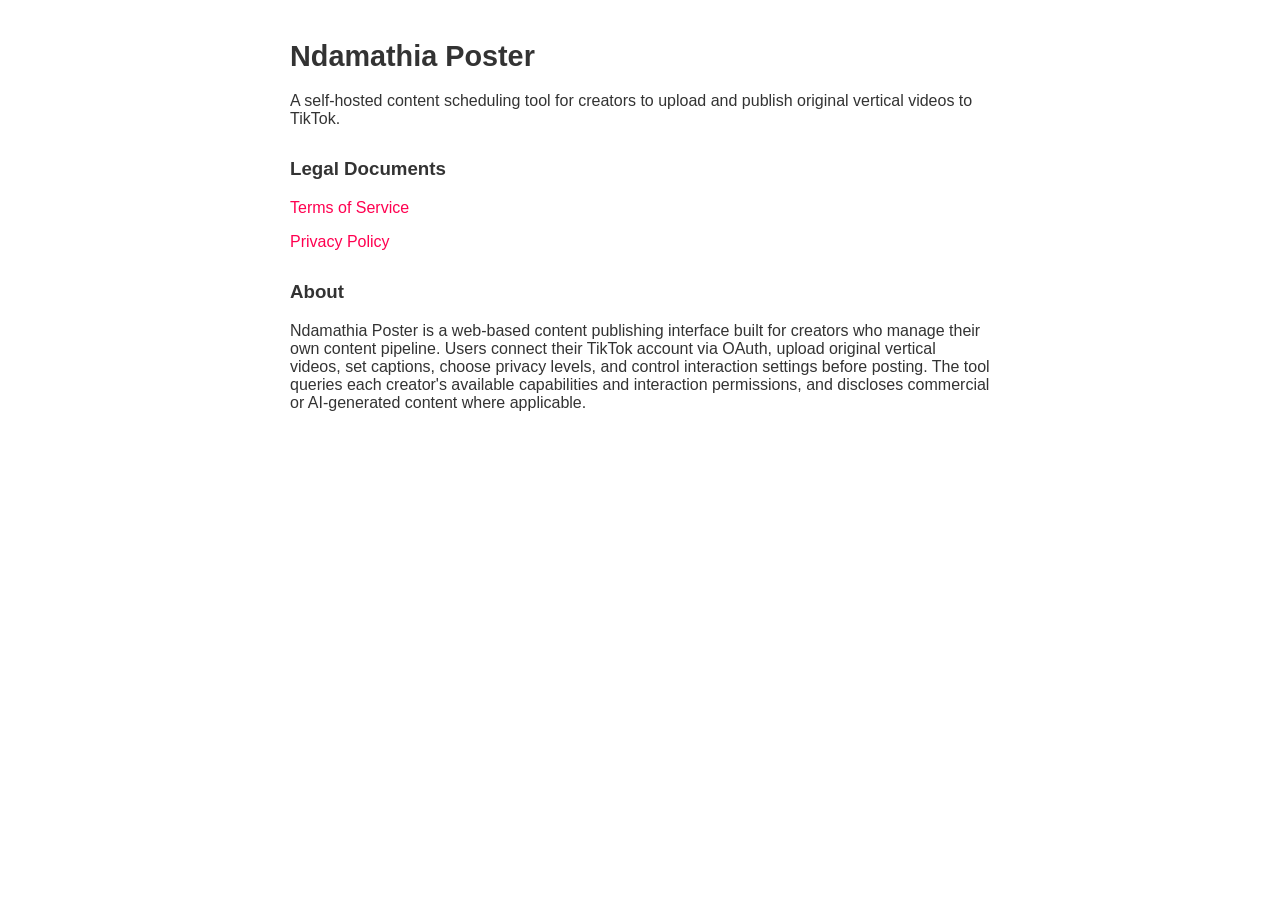
==== index.html @ 14e6a0df "Add ToS, Privacy Policy, and homepage for TikTok audit submission" ====
<!DOCTYPE html>
<html lang="en">
<head>
  <meta charset="UTF-8">
  <meta name="viewport" content="width=device-width, initial-scale=1.0">
  <title>Ndamathia Poster</title>
  <style>
    body { font-family: -apple-system, sans-serif; max-width: 700px; margin: 40px auto; padding: 0 20px; color: #333; }
    h1 { font-size: 1.8rem; }
    h3 { margin-top: 30px; }
    a { color: #ff0050; text-decoration: none; }
    a:hover { text-decoration: underline; }
  </style>
</head>
<body>
  <h1>Ndamathia Poster</h1>
  <p>A self-hosted content scheduling tool for creators to upload and publish original vertical videos to TikTok.</p>

  <h3>Legal Documents</h3>
  <p><a href="/ndamathia/tos.html">Terms of Service</a></p>
  <p><a href="/ndamathia/privacy.html">Privacy Policy</a></p>

  <h3>About</h3>
  <p>Ndamathia Poster is a web-based content publishing interface built for creators who manage their own content pipeline. Users connect their TikTok account via OAuth, upload original vertical videos, set captions, choose privacy levels, and control interaction settings before posting. The tool queries each creator's available capabilities and interaction permissions, and discloses commercial or AI-generated content where applicable.</p>
</body>
</html>
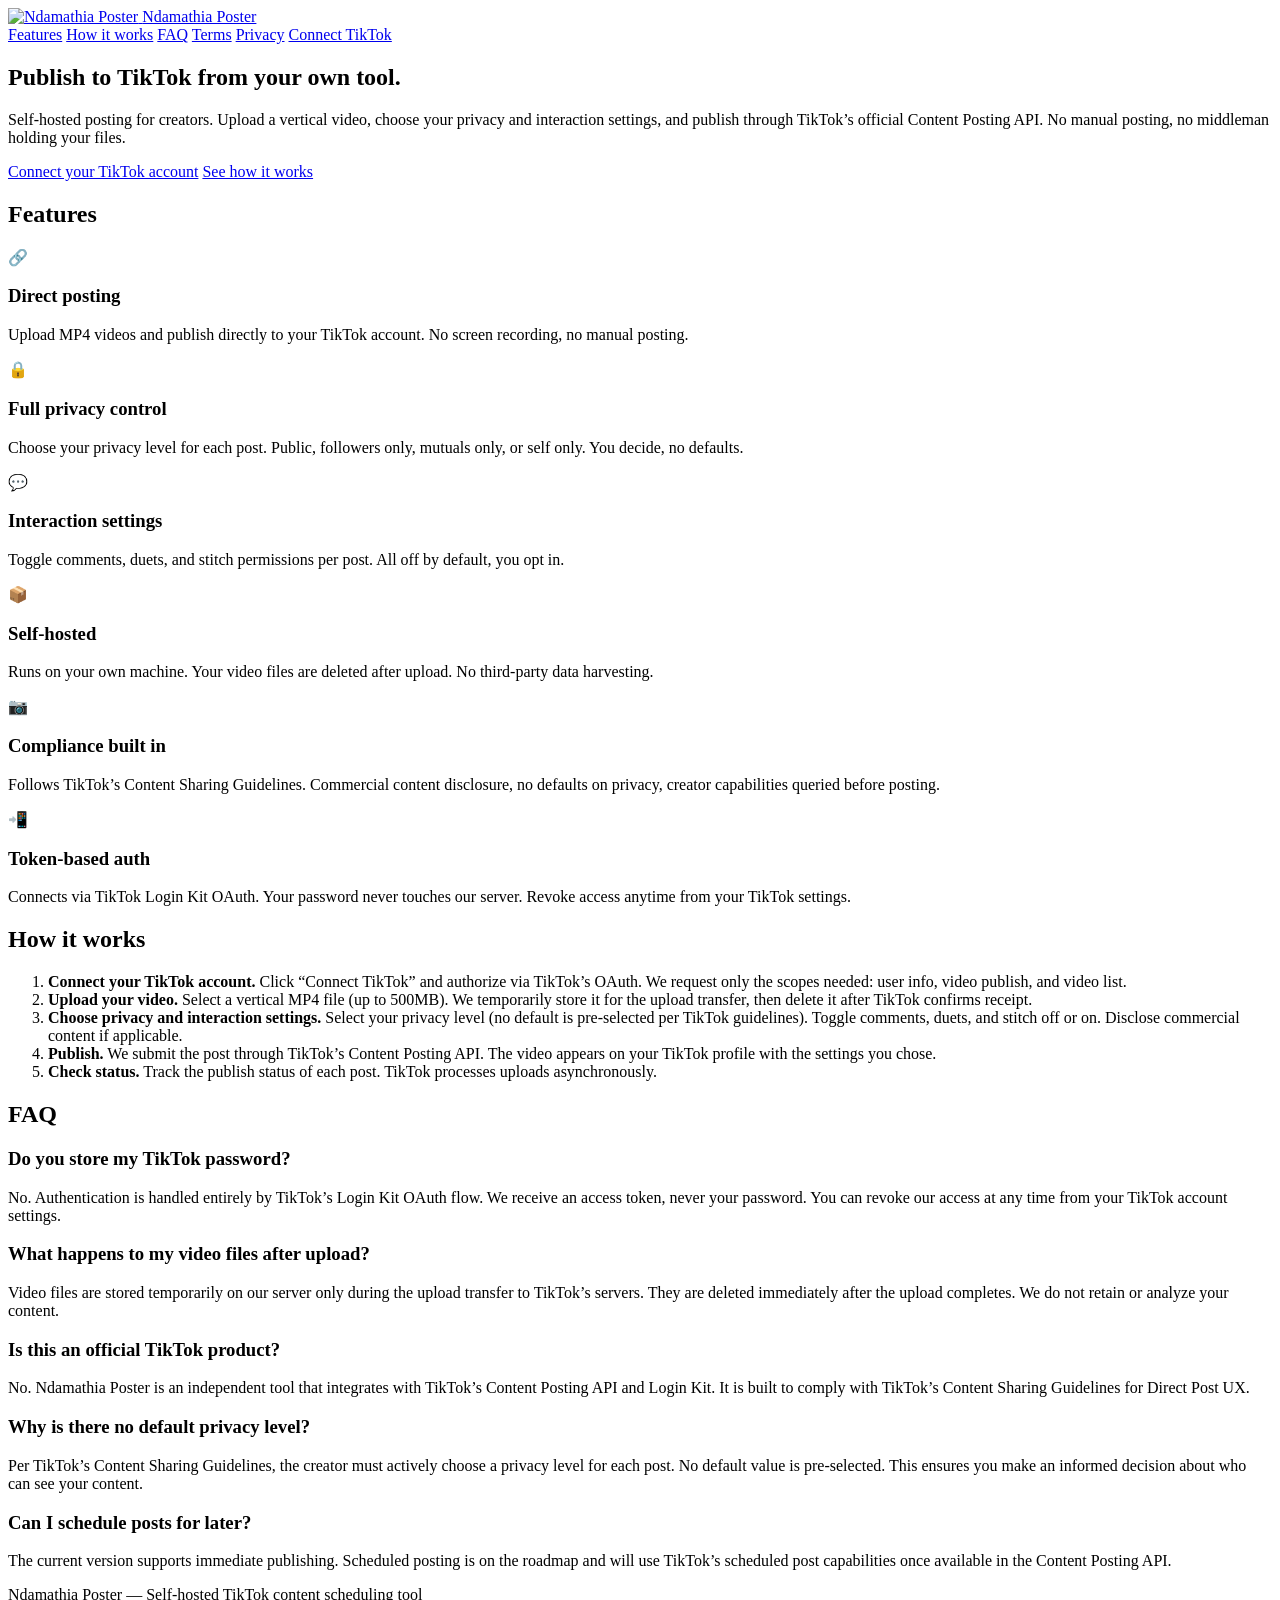
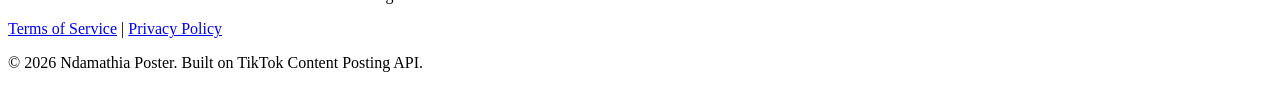
==== commit 84075f23: "Redesign homepage with navbar, hero, features, FAQ; add favicon and CSS; fix static paths for GitHub" ====
--- a/index.html
+++ b/index.html
@@ -3,24 +3,120 @@
 <head>
   <meta charset="UTF-8">
   <meta name="viewport" content="width=device-width, initial-scale=1.0">
-  <title>Ndamathia Poster</title>
-  <style>
-    body { font-family: -apple-system, sans-serif; max-width: 700px; margin: 40px auto; padding: 0 20px; color: #333; }
-    h1 { font-size: 1.8rem; }
-    h3 { margin-top: 30px; }
-    a { color: #ff0050; text-decoration: none; }
-    a:hover { text-decoration: underline; }
-  </style>
+  <title>Ndamathia Poster — Post to TikTok from your own tool</title>
+  <meta name="description" content="Self-hosted posting tool for creators. Upload a vertical video, pick your privacy and interaction settings, and publish to TikTok through the official Content Posting API.">
+  <link rel="icon" type="image/png" href="/ndamathia/static/favicon-32.png">
+  <link rel="apple-touch-icon" href="/ndamathia/static/apple-touch-icon.png">
+  <link rel="shortcut icon" href="/ndamathia/static/favicon.ico">
+  <link rel="preconnect" href="https://fonts.googleapis.com">
+  <link rel="preconnect" href="https://fonts.gstatic.com" crossorigin>
+  <link href="https://fonts.googleapis.com/css2?family=Inter:wght@400;500;600;700;800&family=Space+Grotesk:wght@500;600;700&display=swap" rel="stylesheet">
+  <link rel="stylesheet" href="/ndamathia/static/style.css">
 </head>
 <body>
-  <h1>Ndamathia Poster</h1>
-  <p>A self-hosted content scheduling tool for creators to upload and publish original vertical videos to TikTok.</p>
+  <header class="site-nav">
+    <a class="brand" href="/ndamathia/">
+      <img src="/ndamathia/static/favicon-32.png" alt="Ndamathia Poster" width="30" height="30">
+      <span>Ndamathia Poster</span>
+    </a>
+    <nav class="nav-links" aria-label="Primary">
+      <a href="#features">Features</a>
+      <a href="#how-it-works">How it works</a>
+      <a href="#faq">FAQ</a>
+      <a href="/ndamathia/tos.html">Terms</a>
+      <a href="/ndamathia/privacy.html">Privacy</a>
+      <a class="cta" href="/tiktok/login">Connect TikTok</a>
+    </nav>
+  </header>
 
-  <h3>Legal Documents</h3>
-  <p><a href="/ndamathia/tos.html">Terms of Service</a></p>
-  <p><a href="/ndamathia/privacy.html">Privacy Policy</a></p>
+  <main>
+    <section class="hero">
+      <h1>Publish to TikTok from your own tool.</h1>
+      <p class="tagline">Self-hosted posting for creators. Upload a vertical video, choose your privacy and interaction settings, and publish through TikTok&rsquo;s official Content Posting API. No manual posting, no middleman holding your files.</p>
+      <div class="cta-group">
+        <a class="btn primary" href="/tiktok/login">Connect your TikTok account</a>
+        <a class="btn" href="#how-it-works">See how it works</a>
+      </div>
+    </section>
 
-  <h3>About</h3>
-  <p>Ndamathia Poster is a web-based content publishing interface built for creators who manage their own content pipeline. Users connect their TikTok account via OAuth, upload original vertical videos, set captions, choose privacy levels, and control interaction settings before posting. The tool queries each creator's available capabilities and interaction permissions, and discloses commercial or AI-generated content where applicable.</p>
+    <div class="container">
+      <section id="features">
+        <h2>Features</h2>
+        <div class="features">
+          <div class="feature">
+            <div class="icon">&#128279;</div>
+            <h3>Direct posting</h3>
+            <p>Upload MP4 videos and publish directly to your TikTok account. No screen recording, no manual posting.</p>
+          </div>
+          <div class="feature">
+            <div class="icon">&#128274;</div>
+            <h3>Full privacy control</h3>
+            <p>Choose your privacy level for each post. Public, followers only, mutuals only, or self only. You decide, no defaults.</p>
+          </div>
+          <div class="feature">
+            <div class="icon">&#128172;</div>
+            <h3>Interaction settings</h3>
+            <p>Toggle comments, duets, and stitch permissions per post. All off by default, you opt in.</p>
+          </div>
+          <div class="feature">
+            <div class="icon">&#128230;</div>
+            <h3>Self-hosted</h3>
+            <p>Runs on your own machine. Your video files are deleted after upload. No third-party data harvesting.</p>
+          </div>
+          <div class="feature">
+            <div class="icon">&#128247;</div>
+            <h3>Compliance built in</h3>
+            <p>Follows TikTok&rsquo;s Content Sharing Guidelines. Commercial content disclosure, no defaults on privacy, creator capabilities queried before posting.</p>
+          </div>
+          <div class="feature">
+            <div class="icon">&#128242;</div>
+            <h3>Token-based auth</h3>
+            <p>Connects via TikTok Login Kit OAuth. Your password never touches our server. Revoke access anytime from your TikTok settings.</p>
+          </div>
+        </div>
+      </section>
+
+      <section id="how-it-works" class="how-it-works">
+        <h2>How it works</h2>
+        <ol>
+          <li><strong>Connect your TikTok account.</strong> Click &ldquo;Connect TikTok&rdquo; and authorize via TikTok&rsquo;s OAuth. We request only the scopes needed: user info, video publish, and video list.</li>
+          <li><strong>Upload your video.</strong> Select a vertical MP4 file (up to 500MB). We temporarily store it for the upload transfer, then delete it after TikTok confirms receipt.</li>
+          <li><strong>Choose privacy and interaction settings.</strong> Select your privacy level (no default is pre-selected per TikTok guidelines). Toggle comments, duets, and stitch off or on. Disclose commercial content if applicable.</li>
+          <li><strong>Publish.</strong> We submit the post through TikTok&rsquo;s Content Posting API. The video appears on your TikTok profile with the settings you chose.</li>
+          <li><strong>Check status.</strong> Track the publish status of each post. TikTok processes uploads asynchronously.</li>
+        </ol>
+      </section>
+
+      <section id="faq" class="faq">
+        <h2>FAQ</h2>
+        <div class="q">
+          <h3>Do you store my TikTok password?</h3>
+          <p>No. Authentication is handled entirely by TikTok&rsquo;s Login Kit OAuth flow. We receive an access token, never your password. You can revoke our access at any time from your TikTok account settings.</p>
+        </div>
+        <div class="q">
+          <h3>What happens to my video files after upload?</h3>
+          <p>Video files are stored temporarily on our server only during the upload transfer to TikTok&rsquo;s servers. They are deleted immediately after the upload completes. We do not retain or analyze your content.</p>
+        </div>
+        <div class="q">
+          <h3>Is this an official TikTok product?</h3>
+          <p>No. Ndamathia Poster is an independent tool that integrates with TikTok&rsquo;s Content Posting API and Login Kit. It is built to comply with TikTok&rsquo;s Content Sharing Guidelines for Direct Post UX.</p>
+        </div>
+        <div class="q">
+          <h3>Why is there no default privacy level?</h3>
+          <p>Per TikTok&rsquo;s Content Sharing Guidelines, the creator must actively choose a privacy level for each post. No default value is pre-selected. This ensures you make an informed decision about who can see your content.</p>
+        </div>
+        <div class="q">
+          <h3>Can I schedule posts for later?</h3>
+          <p>The current version supports immediate publishing. Scheduled posting is on the roadmap and will use TikTok&rsquo;s scheduled post capabilities once available in the Content Posting API.</p>
+        </div>
+      </section>
+    </div>
+  </main>
+
+  <footer>
+    <p>Ndamathia Poster &mdash; Self-hosted TikTok content scheduling tool</p>
+    <p><a href="/ndamathia/tos.html">Terms of Service</a> | <a href="/ndamathia/privacy.html">Privacy Policy</a></p>
+    <p>&copy; 2026 Ndamathia Poster. Built on TikTok Content Posting API.</p>
+  </footer>
 </body>
 </html>
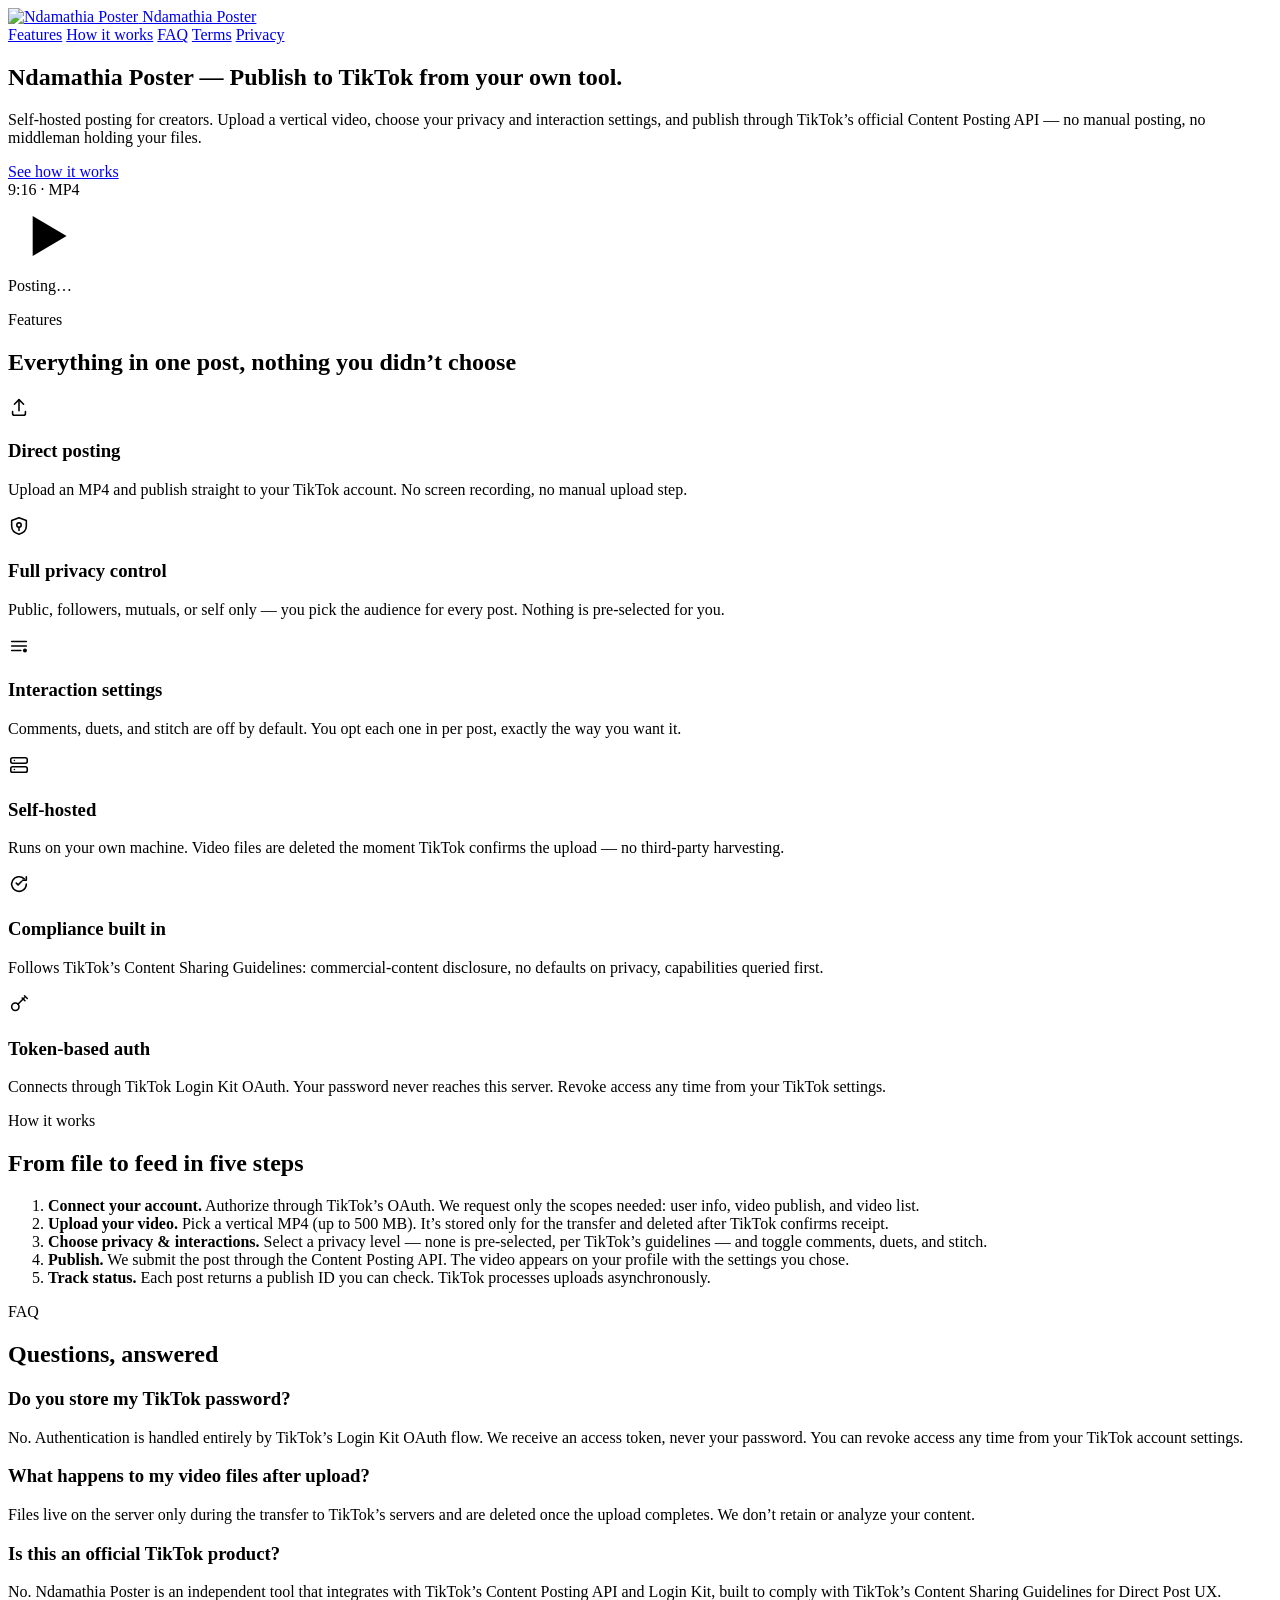
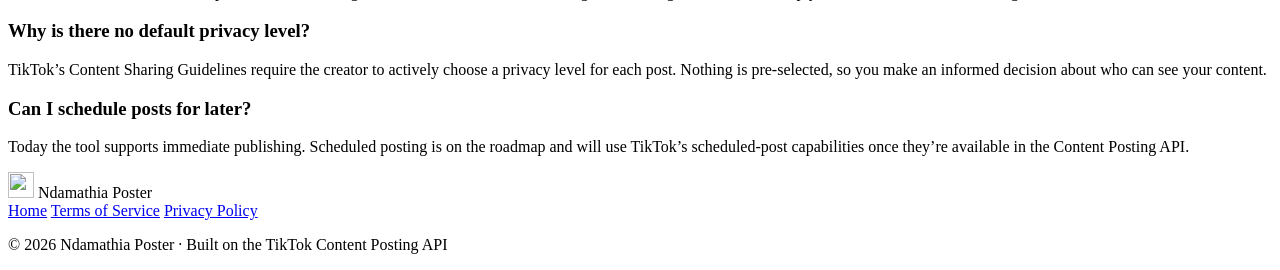
==== commit 4a0b12df: "fix: add privacy-policy and terms-of-service pages for TikTok audit TikTok reviewer requires app nam" ====
--- a/index.html
+++ b/index.html
@@ -3,120 +3,159 @@
 <head>
   <meta charset="UTF-8">
   <meta name="viewport" content="width=device-width, initial-scale=1.0">
-  <title>Ndamathia Poster — Post to TikTok from your own tool</title>
-  <meta name="description" content="Self-hosted posting tool for creators. Upload a vertical video, pick your privacy and interaction settings, and publish to TikTok through the official Content Posting API.">
-  <link rel="icon" type="image/png" href="/ndamathia/static/favicon-32.png">
-  <link rel="apple-touch-icon" href="/ndamathia/static/apple-touch-icon.png">
-  <link rel="shortcut icon" href="/ndamathia/static/favicon.ico">
+  <title>Ndamathia Poster</title>
+  <meta name="description" content="Ndamathia Poster — self-hosted posting tool for creators to upload and publish original videos to TikTok through the official Content Posting API.">
+  <link rel="icon" type="image/png" href="/ndamathia/assets/favicon-32.png">
+  <link rel="apple-touch-icon" href="/ndamathia/assets/apple-touch-icon.png">
   <link rel="preconnect" href="https://fonts.googleapis.com">
   <link rel="preconnect" href="https://fonts.gstatic.com" crossorigin>
-  <link href="https://fonts.googleapis.com/css2?family=Inter:wght@400;500;600;700;800&family=Space+Grotesk:wght@500;600;700&display=swap" rel="stylesheet">
-  <link rel="stylesheet" href="/ndamathia/static/style.css">
+  <link href="https://fonts.googleapis.com/css2?family=Inter:wght@400;500;600;700&family=Space+Grotesk:wght@500;600;700&display=swap" rel="stylesheet">
+  <link rel="stylesheet" href="/ndamathia/assets/style.css">
 </head>
 <body>
   <header class="site-nav">
     <a class="brand" href="/ndamathia/">
-      <img src="/ndamathia/static/favicon-32.png" alt="Ndamathia Poster" width="30" height="30">
+      <img src="/ndamathia/assets/favicon-32.png" alt="Ndamathia Poster" width="30" height="30">
       <span>Ndamathia Poster</span>
     </a>
     <nav class="nav-links" aria-label="Primary">
       <a href="#features">Features</a>
       <a href="#how-it-works">How it works</a>
       <a href="#faq">FAQ</a>
-      <a href="/ndamathia/tos.html">Terms</a>
-      <a href="/ndamathia/privacy.html">Privacy</a>
-      <a class="cta" href="/tiktok/login">Connect TikTok</a>
+      <a href="/ndamathia/terms-of-service">Terms</a>
+      <a href="/ndamathia/privacy-policy">Privacy</a>
     </nav>
   </header>
 
   <main>
     <section class="hero">
-      <h1>Publish to TikTok from your own tool.</h1>
-      <p class="tagline">Self-hosted posting for creators. Upload a vertical video, choose your privacy and interaction settings, and publish through TikTok&rsquo;s official Content Posting API. No manual posting, no middleman holding your files.</p>
-      <div class="cta-group">
-        <a class="btn primary" href="/tiktok/login">Connect your TikTok account</a>
-        <a class="btn" href="#how-it-works">See how it works</a>
+      <div class="hero-text">
+        <h1>Ndamathia Poster — Publish to TikTok from your own tool.</h1>
+        <p class="tagline">Self-hosted posting for creators. Upload a vertical video, choose your privacy and interaction settings, and publish through TikTok&rsquo;s official Content Posting API — no manual posting, no middleman holding your files.</p>
+        <div class="cta-group">
+          <a class="btn primary" href="#how-it-works">See how it works</a>
+        </div>
+      </div>
+      <div class="hero-visual" aria-hidden="true">
+        <div class="phone">
+          <div class="phone-bar"><span>9:16 · MP4</span></div>
+          <div class="phone-glow"></div>
+          <svg class="phone-play" width="74" height="74" viewBox="0 0 24 24" fill="none" stroke="currentColor" stroke-width="1.6" stroke-linejoin="round" stroke-linecap="round"><path d="M8 5.5v13l11-6.5z" fill="currentColor" stroke="none"/></svg>
+          <div class="phone-caption">Posting&hellip;</div>
+        </div>
       </div>
     </section>
 
     <div class="container">
-      <section id="features">
-        <h2>Features</h2>
-        <div class="features">
-          <div class="feature">
-            <div class="icon">&#128279;</div>
+
+      <section id="features" class="features">
+        <header class="section-head">
+          <p class="eyebrow">Features</p>
+          <h2>Everything in one post, nothing you didn&rsquo;t choose</h2>
+        </header>
+        <div class="grid">
+          <article class="feature">
+            <span class="feature-icon" aria-hidden="true">
+              <svg width="22" height="22" viewBox="0 0 24 24" fill="none" stroke="currentColor" stroke-width="1.7" stroke-linecap="round" stroke-linejoin="round"><path d="M12 16V4"/><path d="m7 9 5-5 5 5"/><path d="M5 17v2a2 2 0 0 0 2 2h10a2 2 0 0 0 2-2v-2"/></svg>
+            </span>
             <h3>Direct posting</h3>
-            <p>Upload MP4 videos and publish directly to your TikTok account. No screen recording, no manual posting.</p>
-          </div>
-          <div class="feature">
-            <div class="icon">&#128274;</div>
+            <p>Upload an MP4 and publish straight to your TikTok account. No screen recording, no manual upload step.</p>
+          </article>
+          <article class="feature">
+            <span class="feature-icon" aria-hidden="true">
+              <svg width="22" height="22" viewBox="0 0 24 24" fill="none" stroke="currentColor" stroke-width="1.7" stroke-linecap="round" stroke-linejoin="round"><path d="M12 3 4 6v6c0 4.5 3.2 7.6 8 9 4.8-1.4 8-4.5 8-9V6z"/><circle cx="12" cy="11" r="2.4"/><path d="M12 13.6V17"/></svg>
+            </span>
             <h3>Full privacy control</h3>
-            <p>Choose your privacy level for each post. Public, followers only, mutuals only, or self only. You decide, no defaults.</p>
-          </div>
-          <div class="feature">
-            <div class="icon">&#128172;</div>
+            <p>Public, followers, mutuals, or self only — you pick the audience for every post. Nothing is pre-selected for you.</p>
+          </article>
+          <article class="feature">
+            <span class="feature-icon" aria-hidden="true">
+              <svg width="22" height="22" viewBox="0 0 24 24" fill="none" stroke="currentColor" stroke-width="1.7" stroke-linecap="round" stroke-linejoin="round"><path d="M4 7h16"/><path d="M4 12h16"/><path d="M4 17h10"/><circle cx="18.5" cy="17" r="2.2" fill="currentColor" stroke="none"/></svg>
+            </span>
             <h3>Interaction settings</h3>
-            <p>Toggle comments, duets, and stitch permissions per post. All off by default, you opt in.</p>
-          </div>
-          <div class="feature">
-            <div class="icon">&#128230;</div>
+            <p>Comments, duets, and stitch are off by default. You opt each one in per post, exactly the way you want it.</p>
+          </article>
+          <article class="feature">
+            <span class="feature-icon" aria-hidden="true">
+              <svg width="22" height="22" viewBox="0 0 24 24" fill="none" stroke="currentColor" stroke-width="1.7" stroke-linecap="round" stroke-linejoin="round"><rect x="3" y="4" width="18" height="6" rx="2"/><rect x="3" y="14" width="18" height="6" rx="2"/><path d="M7 7h.01M7 17h.01"/></svg>
+            </span>
             <h3>Self-hosted</h3>
-            <p>Runs on your own machine. Your video files are deleted after upload. No third-party data harvesting.</p>
-          </div>
-          <div class="feature">
-            <div class="icon">&#128247;</div>
+            <p>Runs on your own machine. Video files are deleted the moment TikTok confirms the upload — no third-party harvesting.</p>
+          </article>
+          <article class="feature">
+            <span class="feature-icon" aria-hidden="true">
+              <svg width="22" height="22" viewBox="0 0 24 24" fill="none" stroke="currentColor" stroke-width="1.7" stroke-linecap="round" stroke-linejoin="round"><path d="m9 11 2 2 4-4"/><path d="M20 12a8 8 0 1 1-2.3-5.6"/><path d="M20 4v4h-4"/></svg>
+            </span>
             <h3>Compliance built in</h3>
-            <p>Follows TikTok&rsquo;s Content Sharing Guidelines. Commercial content disclosure, no defaults on privacy, creator capabilities queried before posting.</p>
-          </div>
-          <div class="feature">
-            <div class="icon">&#128242;</div>
+            <p>Follows TikTok&rsquo;s Content Sharing Guidelines: commercial-content disclosure, no defaults on privacy, capabilities queried first.</p>
+          </article>
+          <article class="feature">
+            <span class="feature-icon" aria-hidden="true">
+              <svg width="22" height="22" viewBox="0 0 24 24" fill="none" stroke="currentColor" stroke-width="1.7" stroke-linecap="round" stroke-linejoin="round"><circle cx="8" cy="15" r="4"/><path d="m10.8 12.2 7-7"/><path d="m15.5 5.5 3 3"/><path d="m18 3 3 3"/></svg>
+            </span>
             <h3>Token-based auth</h3>
-            <p>Connects via TikTok Login Kit OAuth. Your password never touches our server. Revoke access anytime from your TikTok settings.</p>
-          </div>
+            <p>Connects through TikTok Login Kit OAuth. Your password never reaches this server. Revoke access any time from your TikTok settings.</p>
+          </article>
         </div>
       </section>
 
       <section id="how-it-works" class="how-it-works">
-        <h2>How it works</h2>
+        <header class="section-head">
+          <p class="eyebrow">How it works</p>
+          <h2>From file to feed in five steps</h2>
+        </header>
         <ol>
-          <li><strong>Connect your TikTok account.</strong> Click &ldquo;Connect TikTok&rdquo; and authorize via TikTok&rsquo;s OAuth. We request only the scopes needed: user info, video publish, and video list.</li>
-          <li><strong>Upload your video.</strong> Select a vertical MP4 file (up to 500MB). We temporarily store it for the upload transfer, then delete it after TikTok confirms receipt.</li>
-          <li><strong>Choose privacy and interaction settings.</strong> Select your privacy level (no default is pre-selected per TikTok guidelines). Toggle comments, duets, and stitch off or on. Disclose commercial content if applicable.</li>
-          <li><strong>Publish.</strong> We submit the post through TikTok&rsquo;s Content Posting API. The video appears on your TikTok profile with the settings you chose.</li>
-          <li><strong>Check status.</strong> Track the publish status of each post. TikTok processes uploads asynchronously.</li>
+          <li><strong>Connect your account.</strong> Authorize through TikTok&rsquo;s OAuth. We request only the scopes needed: user info, video publish, and video list.</li>
+          <li><strong>Upload your video.</strong> Pick a vertical MP4 (up to 500 MB). It&rsquo;s stored only for the transfer and deleted after TikTok confirms receipt.</li>
+          <li><strong>Choose privacy &amp; interactions.</strong> Select a privacy level — none is pre-selected, per TikTok&rsquo;s guidelines — and toggle comments, duets, and stitch.</li>
+          <li><strong>Publish.</strong> We submit the post through the Content Posting API. The video appears on your profile with the settings you chose.</li>
+          <li><strong>Track status.</strong> Each post returns a publish ID you can check. TikTok processes uploads asynchronously.</li>
         </ol>
       </section>
 
       <section id="faq" class="faq">
-        <h2>FAQ</h2>
+        <header class="section-head">
+          <p class="eyebrow">FAQ</p>
+          <h2>Questions, answered</h2>
+        </header>
         <div class="q">
           <h3>Do you store my TikTok password?</h3>
-          <p>No. Authentication is handled entirely by TikTok&rsquo;s Login Kit OAuth flow. We receive an access token, never your password. You can revoke our access at any time from your TikTok account settings.</p>
+          <p>No. Authentication is handled entirely by TikTok&rsquo;s Login Kit OAuth flow. We receive an access token, never your password. You can revoke access any time from your TikTok account settings.</p>
         </div>
         <div class="q">
           <h3>What happens to my video files after upload?</h3>
-          <p>Video files are stored temporarily on our server only during the upload transfer to TikTok&rsquo;s servers. They are deleted immediately after the upload completes. We do not retain or analyze your content.</p>
+          <p>Files live on the server only during the transfer to TikTok&rsquo;s servers and are deleted once the upload completes. We don&rsquo;t retain or analyze your content.</p>
         </div>
         <div class="q">
           <h3>Is this an official TikTok product?</h3>
-          <p>No. Ndamathia Poster is an independent tool that integrates with TikTok&rsquo;s Content Posting API and Login Kit. It is built to comply with TikTok&rsquo;s Content Sharing Guidelines for Direct Post UX.</p>
+          <p>No. Ndamathia Poster is an independent tool that integrates with TikTok&rsquo;s Content Posting API and Login Kit, built to comply with TikTok&rsquo;s Content Sharing Guidelines for Direct Post UX.</p>
         </div>
         <div class="q">
           <h3>Why is there no default privacy level?</h3>
-          <p>Per TikTok&rsquo;s Content Sharing Guidelines, the creator must actively choose a privacy level for each post. No default value is pre-selected. This ensures you make an informed decision about who can see your content.</p>
+          <p>TikTok&rsquo;s Content Sharing Guidelines require the creator to actively choose a privacy level for each post. Nothing is pre-selected, so you make an informed decision about who can see your content.</p>
         </div>
         <div class="q">
           <h3>Can I schedule posts for later?</h3>
-          <p>The current version supports immediate publishing. Scheduled posting is on the roadmap and will use TikTok&rsquo;s scheduled post capabilities once available in the Content Posting API.</p>
+          <p>Today the tool supports immediate publishing. Scheduled posting is on the roadmap and will use TikTok&rsquo;s scheduled-post capabilities once they&rsquo;re available in the Content Posting API.</p>
         </div>
       </section>
+
     </div>
   </main>
 
-  <footer>
-    <p>Ndamathia Poster &mdash; Self-hosted TikTok content scheduling tool</p>
-    <p><a href="/ndamathia/tos.html">Terms of Service</a> | <a href="/ndamathia/privacy.html">Privacy Policy</a></p>
-    <p>&copy; 2026 Ndamathia Poster. Built on TikTok Content Posting API.</p>
+  <footer class="site-footer">
+    <div class="footer-inner">
+      <div class="footer-brand">
+        <img src="/ndamathia/assets/favicon-32.png" alt="" width="26" height="26">
+        <span>Ndamathia Poster</span>
+      </div>
+      <nav class="footer-links" aria-label="Footer">
+        <a href="/ndamathia/">Home</a>
+        <a href="/ndamathia/terms-of-service">Terms of Service</a>
+        <a href="/ndamathia/privacy-policy">Privacy Policy</a>
+      </nav>
+      <p class="copyright">&copy; 2026 Ndamathia Poster · Built on the TikTok Content Posting API</p>
+    </div>
   </footer>
 </body>
 </html>
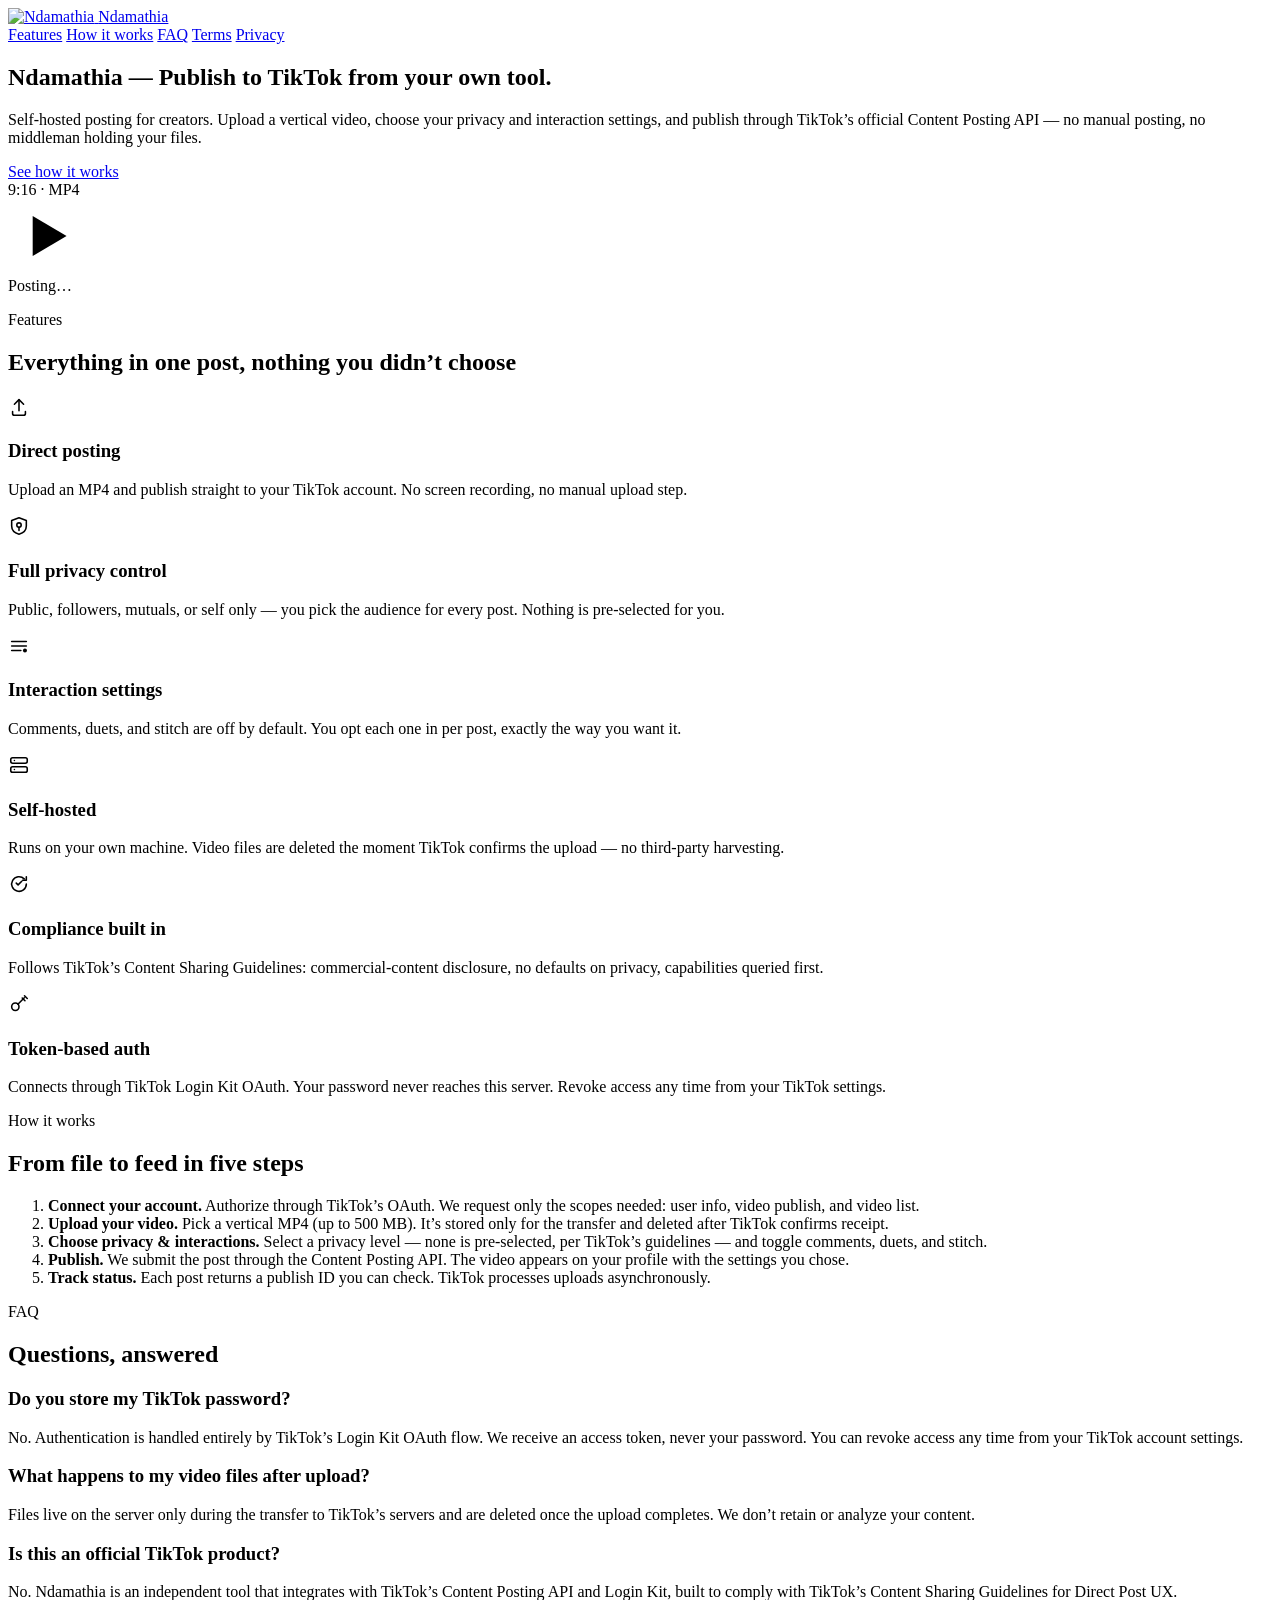
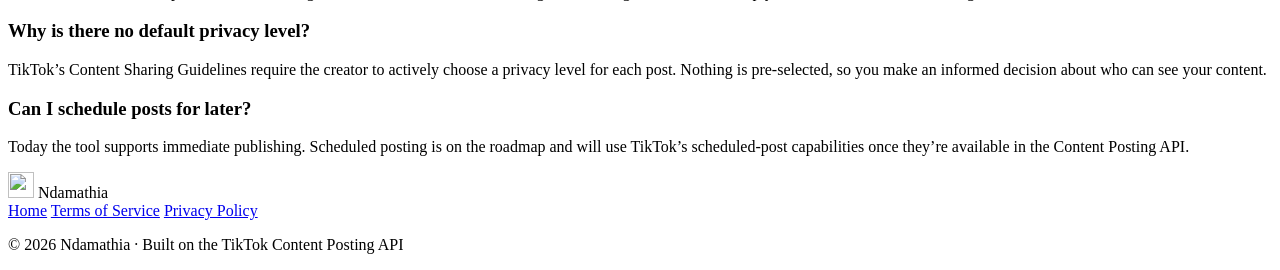
==== commit ac1fbb59: "fix: rename app to Ndamathia (drop Poster), fix CSS asset paths to /ndamathia/static/ - App name is " ====
--- a/index.html
+++ b/index.html
@@ -3,20 +3,24 @@
 <head>
   <meta charset="UTF-8">
   <meta name="viewport" content="width=device-width, initial-scale=1.0">
-  <title>Ndamathia Poster</title>
-  <meta name="description" content="Ndamathia Poster — self-hosted posting tool for creators to upload and publish original videos to TikTok through the official Content Posting API.">
-  <link rel="icon" type="image/png" href="/ndamathia/assets/favicon-32.png">
-  <link rel="apple-touch-icon" href="/ndamathia/assets/apple-touch-icon.png">
+  <title>Ndamathia</title>
+  <meta name="description" content="Ndamathia — self-hosted posting tool for creators to upload and publish original videos to TikTok through the official Content Posting API.">
+  <link rel="icon" type="image/png" href="/ndamathia/static/favicon-32.png">
+  <link rel="apple-touch-icon" href="/ndamathia/static/apple-touch-icon.png">
+  <link rel="shortcut icon" href="/ndamathia/static/favicon.ico">
+  <meta property="og:title" content="Ndamathia">
+  <meta property="og:site_name" content="Ndamathia">
+  <meta property="og:url" content="https://markngunjiri964.github.io/ndamathia/">
   <link rel="preconnect" href="https://fonts.googleapis.com">
   <link rel="preconnect" href="https://fonts.gstatic.com" crossorigin>
-  <link href="https://fonts.googleapis.com/css2?family=Inter:wght@400;500;600;700&family=Space+Grotesk:wght@500;600;700&display=swap" rel="stylesheet">
-  <link rel="stylesheet" href="/ndamathia/assets/style.css">
+  <link href="https://fonts.googleapis.com/css2?family=Inter:wght@400;500;600;700;800&family=Space+Grotesk:wght@500;600;700&display=swap" rel="stylesheet">
+  <link rel="stylesheet" href="/ndamathia/static/style.css">
 </head>
 <body>
   <header class="site-nav">
     <a class="brand" href="/ndamathia/">
-      <img src="/ndamathia/assets/favicon-32.png" alt="Ndamathia Poster" width="30" height="30">
-      <span>Ndamathia Poster</span>
+      <img src="/ndamathia/static/favicon-32.png" alt="Ndamathia" width="30" height="30">
+      <span>Ndamathia</span>
     </a>
     <nav class="nav-links" aria-label="Primary">
       <a href="#features">Features</a>
@@ -30,7 +34,7 @@
   <main>
     <section class="hero">
       <div class="hero-text">
-        <h1>Ndamathia Poster — Publish to TikTok from your own tool.</h1>
+        <h1>Ndamathia — Publish to TikTok from your own tool.</h1>
         <p class="tagline">Self-hosted posting for creators. Upload a vertical video, choose your privacy and interaction settings, and publish through TikTok&rsquo;s official Content Posting API — no manual posting, no middleman holding your files.</p>
         <div class="cta-group">
           <a class="btn primary" href="#how-it-works">See how it works</a>
@@ -128,7 +132,7 @@
         </div>
         <div class="q">
           <h3>Is this an official TikTok product?</h3>
-          <p>No. Ndamathia Poster is an independent tool that integrates with TikTok&rsquo;s Content Posting API and Login Kit, built to comply with TikTok&rsquo;s Content Sharing Guidelines for Direct Post UX.</p>
+          <p>No. Ndamathia is an independent tool that integrates with TikTok&rsquo;s Content Posting API and Login Kit, built to comply with TikTok&rsquo;s Content Sharing Guidelines for Direct Post UX.</p>
         </div>
         <div class="q">
           <h3>Why is there no default privacy level?</h3>
@@ -146,15 +150,15 @@
   <footer class="site-footer">
     <div class="footer-inner">
       <div class="footer-brand">
-        <img src="/ndamathia/assets/favicon-32.png" alt="" width="26" height="26">
-        <span>Ndamathia Poster</span>
+        <img src="/ndamathia/static/favicon-32.png" alt="" width="26" height="26">
+        <span>Ndamathia</span>
       </div>
       <nav class="footer-links" aria-label="Footer">
         <a href="/ndamathia/">Home</a>
         <a href="/ndamathia/terms-of-service">Terms of Service</a>
         <a href="/ndamathia/privacy-policy">Privacy Policy</a>
       </nav>
-      <p class="copyright">&copy; 2026 Ndamathia Poster · Built on the TikTok Content Posting API</p>
+      <p class="copyright">&copy; 2026 Ndamathia · Built on the TikTok Content Posting API</p>
     </div>
   </footer>
 </body>
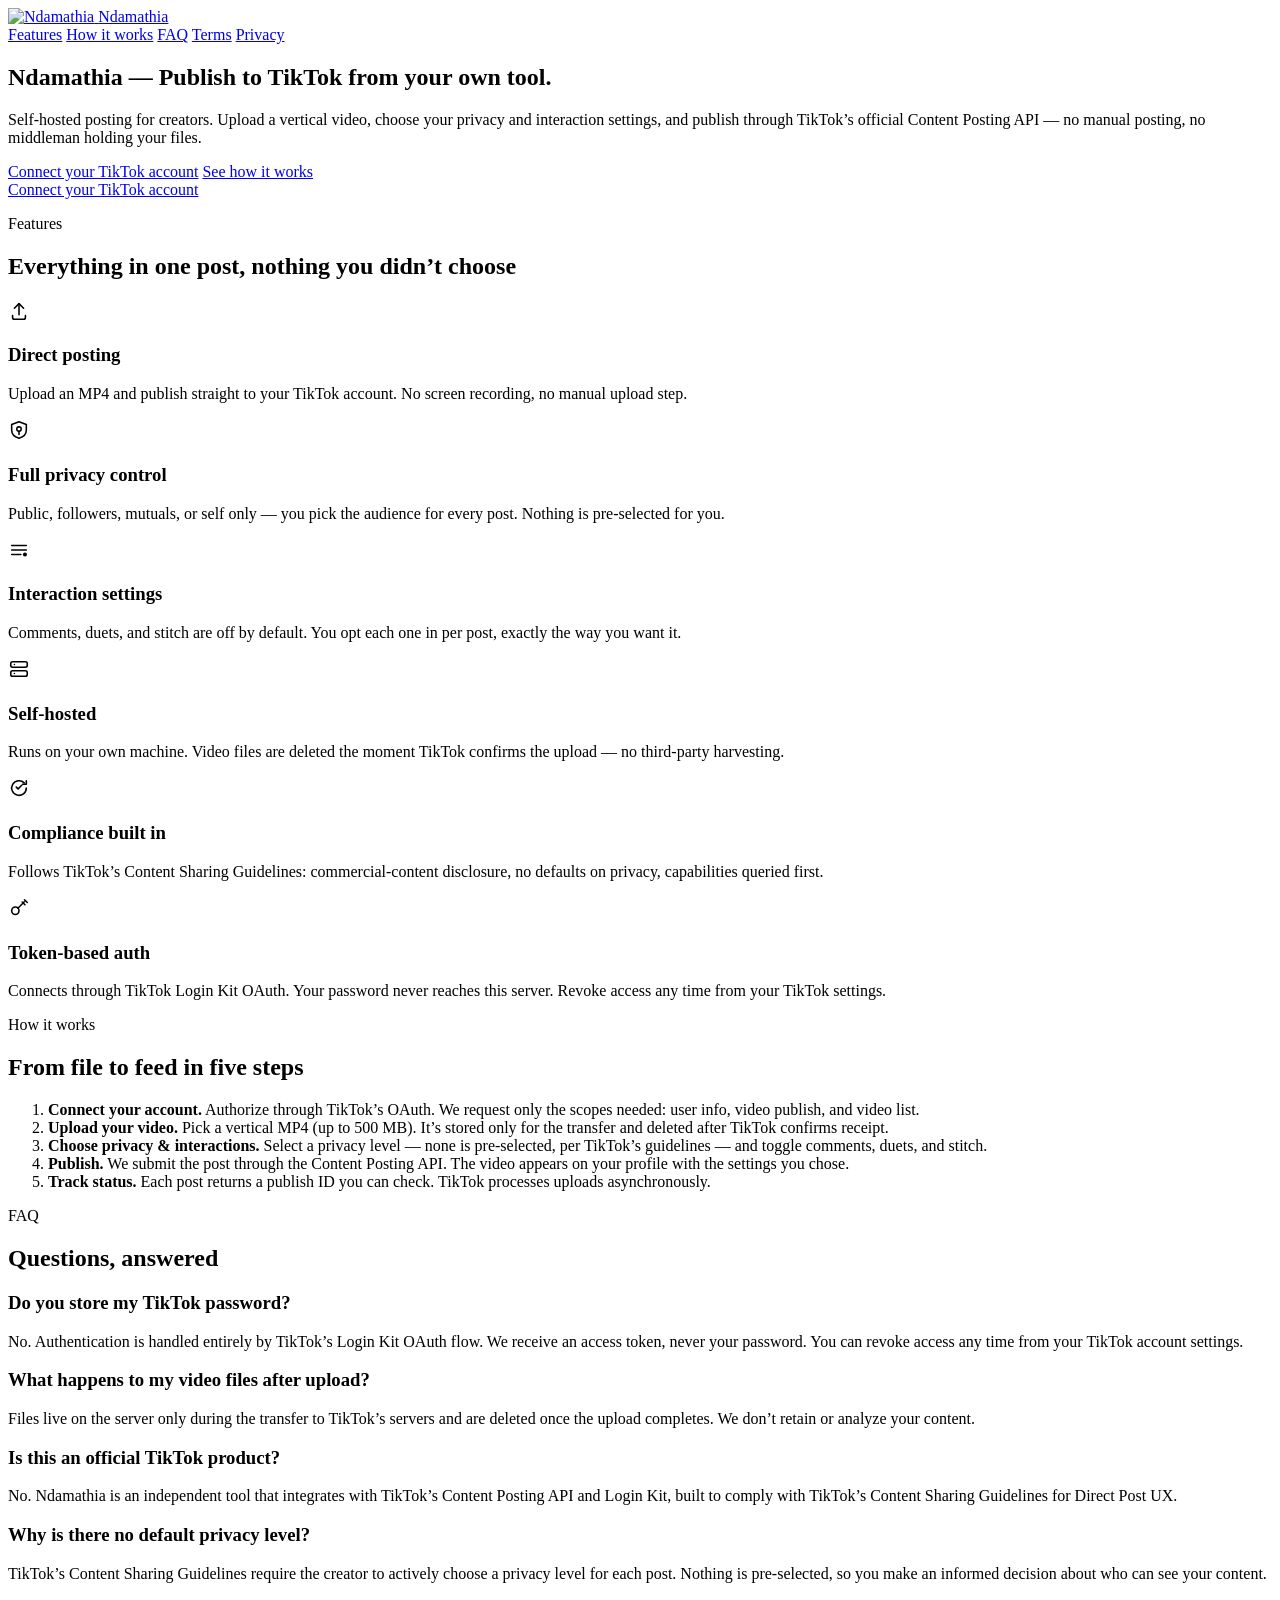
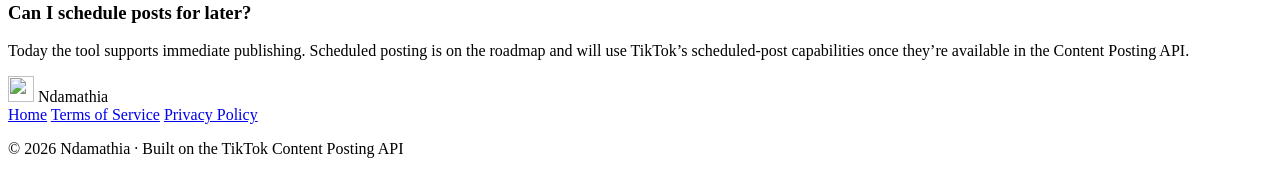
==== commit 13fc00ca: "fix: use emmahwanguirungu contact email, add Connect TikTok button to hero - Contact email on privac" ====
--- a/index.html
+++ b/index.html
@@ -37,16 +37,12 @@
         <h1>Ndamathia — Publish to TikTok from your own tool.</h1>
         <p class="tagline">Self-hosted posting for creators. Upload a vertical video, choose your privacy and interaction settings, and publish through TikTok&rsquo;s official Content Posting API — no manual posting, no middleman holding your files.</p>
         <div class="cta-group">
-          <a class="btn primary" href="#how-it-works">See how it works</a>
+          <a class="btn primary" href="https://iostream-latitude-e7470.tail04245c.ts.net/tiktok/login">Connect your TikTok account</a>
+          <a class="btn" href="#how-it-works">See how it works</a>
         </div>
       </div>
-      <div class="hero-visual" aria-hidden="true">
-        <div class="phone">
-          <div class="phone-bar"><span>9:16 · MP4</span></div>
-          <div class="phone-glow"></div>
-          <svg class="phone-play" width="74" height="74" viewBox="0 0 24 24" fill="none" stroke="currentColor" stroke-width="1.6" stroke-linejoin="round" stroke-linecap="round"><path d="M8 5.5v13l11-6.5z" fill="currentColor" stroke="none"/></svg>
-          <div class="phone-caption">Posting&hellip;</div>
-        </div>
+      <div class="hero-visual">
+        <a class="btn primary hero-cta" href="https://iostream-latitude-e7470.tail04245c.ts.net/tiktok/login">Connect your TikTok account</a>
       </div>
     </section>
 
